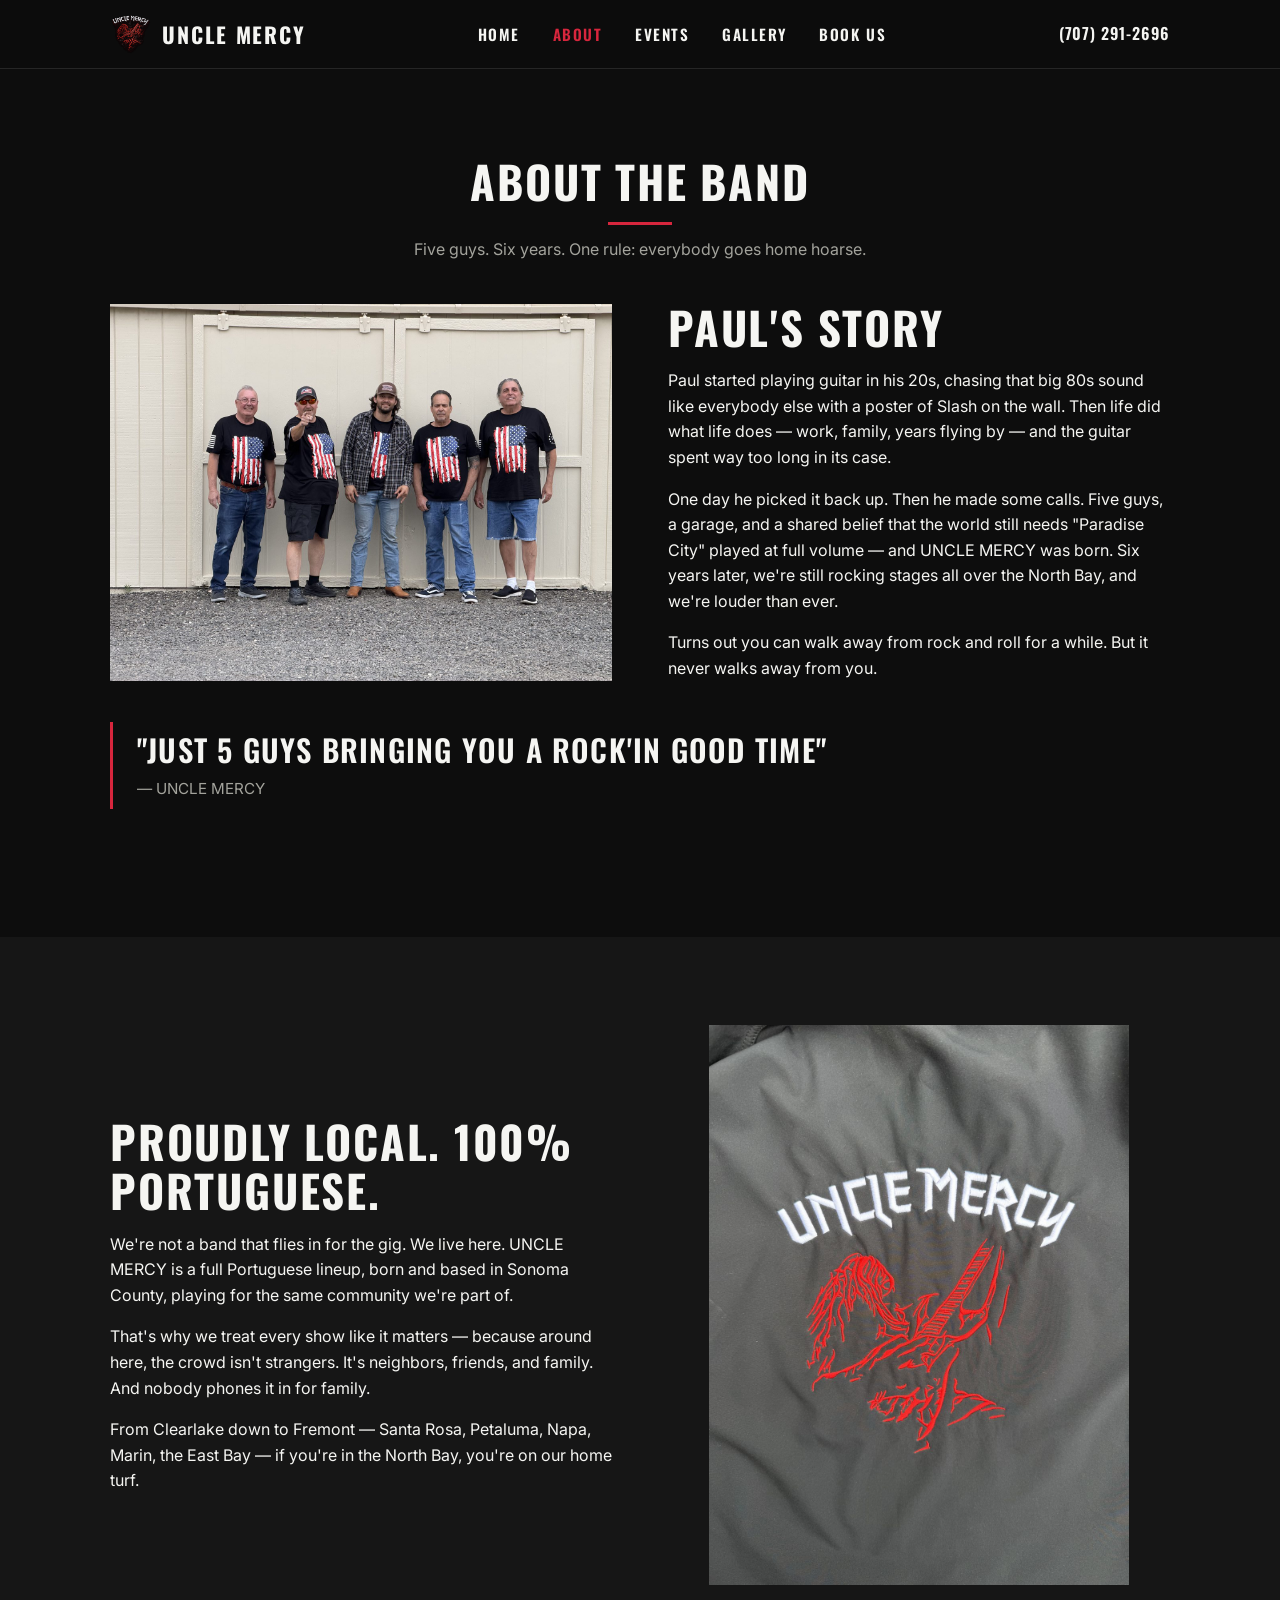
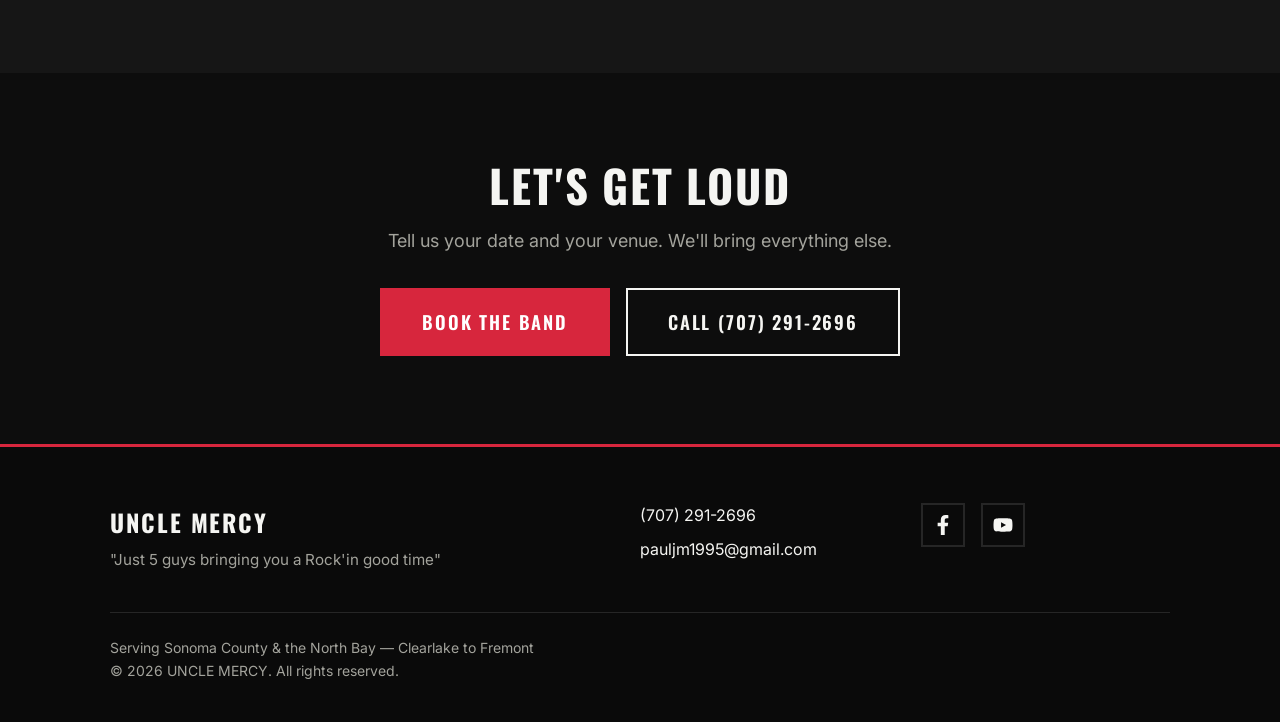
==== about.html @ e0b7f7dd "Build UNCLE MERCY 5-page band website Flat HTML/CSS/JS marketing site for the Sonoma County 80s & 90" ====
<!DOCTYPE html>
<html lang="en">
<head>
  <meta charset="UTF-8">
  <meta name="viewport" content="width=device-width, initial-scale=1.0">
  <title>About UNCLE MERCY | Sonoma County Rock Cover Band</title>
  <meta name="description" content="Meet UNCLE MERCY — a 100% Portuguese, proudly local 5-piece rock cover band from Sonoma County. Six years of 80s &amp; 90s rock and CCR, from Santa Rosa to the North Bay.">
  <meta property="og:title" content="About UNCLE MERCY | Sonoma County Rock Cover Band">
  <meta property="og:description" content="Paul picked the guitar back up, got the band together, and six years later UNCLE MERCY is still rocking stages across the North Bay.">
  <meta property="og:type" content="website">
  <meta property="og:image" content="img/band.jpg">
  <link rel="icon" type="image/svg+xml" href="favicon.svg">
  <link rel="preconnect" href="https://fonts.googleapis.com">
  <link rel="preconnect" href="https://fonts.gstatic.com" crossorigin>
  <link href="https://fonts.googleapis.com/css2?family=Oswald:wght@600;700&family=Inter:wght@400;600&display=swap" rel="stylesheet">
  <link rel="stylesheet" href="styles.css">
</head>
<body>

  <header class="site-header">
    <div class="container header-inner">
      <a class="brand" href="index.html" aria-label="UNCLE MERCY — home">
        <img src="img/logo-small.png" alt="UNCLE MERCY logo" width="42" height="43">
        <span>Uncle Mercy</span>
      </a>
      <nav class="nav" id="site-nav" aria-label="Main navigation">
        <ul>
          <li><a href="index.html">Home</a></li>
          <li><a href="about.html" aria-current="page">About</a></li>
          <li><a href="events.html">Events</a></li>
          <li><a href="gallery.html">Gallery</a></li>
          <li><a href="contact.html">Book Us</a></li>
        </ul>
      </nav>
      <a class="header-phone" href="tel:+17072912696">(707) 291-2696</a>
      <button class="menu-toggle" aria-expanded="false" aria-controls="site-nav" aria-label="Toggle menu">
        <span></span><span></span><span></span>
      </button>
    </div>
  </header>

  <main>

    <section class="section">
      <div class="container">
        <div class="section-head">
          <h2>About the Band</h2>
          <hr class="rule">
          <p>Five guys. Six years. One rule: everybody goes home hoarse.</p>
        </div>
        <div class="split">
          <figure>
            <img src="img/band.jpg" alt="The five members of UNCLE MERCY standing together in matching band shirts" width="1600" height="1200" loading="lazy">
          </figure>
          <div>
            <h2>Paul's Story</h2>
            <p>Paul started playing guitar in his 20s, chasing that big 80s sound like everybody else with a poster of Slash on the wall. Then life did what life does — work, family, years flying by — and the guitar spent way too long in its case.</p>
            <p>One day he picked it back up. Then he made some calls. Five guys, a garage, and a shared belief that the world still needs "Paradise City" played at full volume — and UNCLE MERCY was born. Six years later, we're still rocking stages all over the North Bay, and we're louder than ever.</p>
            <p>Turns out you can walk away from rock and roll for a while. But it never walks away from you.</p>
          </div>
        </div>

        <blockquote class="pull-quote">
          <p>"Just 5 guys bringing you a Rock'in good time"</p>
          <cite>— UNCLE MERCY</cite>
        </blockquote>
      </div>
    </section>

    <section class="section section-alt">
      <div class="container">
        <div class="split split-flip">
          <figure class="portrait">
            <img src="img/logo-embroidery.jpg" alt="UNCLE MERCY logo embroidered on a black band jacket" width="1050" height="1400" loading="lazy">
          </figure>
          <div>
            <h2>Proudly Local. 100% Portuguese.</h2>
            <p>We're not a band that flies in for the gig. We live here. UNCLE MERCY is a full Portuguese lineup, born and based in Sonoma County, playing for the same community we're part of.</p>
            <p>That's why we treat every show like it matters — because around here, the crowd isn't strangers. It's neighbors, friends, and family. And nobody phones it in for family.</p>
            <p>From Clearlake down to Fremont — Santa Rosa, Petaluma, Napa, Marin, the East Bay — if you're in the North Bay, you're on our home turf.</p>
          </div>
        </div>
      </div>
    </section>

    <section class="section cta-final">
      <div class="container">
        <h2>Let's Get Loud</h2>
        <p class="lead">Tell us your date and your venue. We'll bring everything else.</p>
        <div class="btn-row btn-row-center">
          <a class="btn btn-lg" href="contact.html">Book the Band</a>
          <a class="btn btn-outline btn-lg" href="tel:+17072912696">Call (707) 291-2696</a>
        </div>
      </div>
    </section>

  </main>

  <footer class="site-footer">
    <div class="container">
      <div class="footer-grid">
        <div>
          <p class="footer-brand">Uncle Mercy</p>
          <p class="footer-tagline">"Just 5 guys bringing you a Rock'in good time"</p>
        </div>
        <ul class="footer-contact">
          <li><a href="tel:+17072912696">(707) 291-2696</a></li>
          <li><a href="mailto:pauljm1995@gmail.com">pauljm1995@gmail.com</a></li>
        </ul>
        <div class="footer-social">
          <a href="https://www.facebook.com/p/Uncle-Mercy-100066839078854/" target="_blank" rel="noopener" aria-label="UNCLE MERCY on Facebook">
            <svg viewBox="0 0 320 512" aria-hidden="true" focusable="false"><path d="M279.14 288l14.22-92.66h-88.91v-60.13c0-25.35 12.42-50.06 52.24-50.06h40.42V6.26S260.43 0 225.36 0c-73.22 0-121.08 44.38-121.08 124.72v70.62H22.89V288h81.39v224h100.17V288z"/></svg>
          </a>
          <a href="https://www.youtube.com/@UncleMercyOfficial" target="_blank" rel="noopener" aria-label="UNCLE MERCY on YouTube">
            <svg viewBox="0 0 576 512" aria-hidden="true" focusable="false"><path d="M549.655 124.083c-6.281-23.65-24.787-42.276-48.284-48.597C458.781 64 288 64 288 64S117.22 64 74.629 75.486c-23.497 6.322-42.003 24.947-48.284 48.597-11.412 42.867-11.412 132.305-11.412 132.305s0 89.438 11.412 132.305c6.281 23.65 24.787 41.5 48.284 47.821C117.22 448 288 448 288 448s170.78 0 213.371-11.486c23.497-6.321 42.003-24.171 48.284-47.821 11.412-42.867 11.412-132.305 11.412-132.305s0-89.438-11.412-132.305zm-317.51 213.508V175.185l142.739 81.205-142.739 81.201z"/></svg>
          </a>
        </div>
      </div>
      <div class="footer-meta">
        <p>Serving Sonoma County &amp; the North Bay — Clearlake to Fremont</p>
        <p>&copy; 2026 UNCLE MERCY. All rights reserved.</p>
      </div>
    </div>
  </footer>

  <div class="mobile-bar">
    <a href="tel:+17072912696">Call</a>
    <a href="sms:+17072912696">Text</a>
  </div>

  <script src="script.js"></script>
</body>
</html>
---- styles.css ----
/* ==========================================================================
   UNCLE MERCY — site styles
   Palette, type scale, and layout rhythm defined once, used everywhere.
   ========================================================================== */

:root {
  --bg: #0d0d0d;
  --bg-alt: #161616;
  --surface: #1c1c1c;
  --line: #262626;
  --red: #d7263d;
  --red-dark: #b01f31;
  --text: #f5f5f2;
  --muted: #a3a39c;
  --grey-block: #2a2a2a;
  --grey-label: #888;
  --container: 1100px;
  --font-display: "Oswald", "Arial Narrow", sans-serif;
  --font-body: "Inter", "Helvetica Neue", Arial, sans-serif;
  --ease: 150ms ease;
}

* {
  margin: 0;
  padding: 0;
  box-sizing: border-box;
}

html {
  scroll-behavior: smooth;
}

body {
  background: var(--bg);
  color: var(--text);
  font-family: var(--font-body);
  font-size: 1rem;
  line-height: 1.6;
  -webkit-font-smoothing: antialiased;
}

img {
  max-width: 100%;
  display: block;
}

a {
  color: var(--text);
}

::selection {
  background: var(--red);
  color: #fff;
}

/* ------------------------------------------------------------------ type */

h1, h2, h3 {
  font-family: var(--font-display);
  font-weight: 700;
  text-transform: uppercase;
  letter-spacing: 0.04em;
  line-height: 1.1;
}

h1 {
  font-size: clamp(2.5rem, 7vw, 5rem);
}

h2 {
  font-size: clamp(1.8rem, 4.5vw, 2.8rem);
}

h3 {
  font-size: clamp(1.2rem, 3vw, 1.5rem);
  font-weight: 600;
}

p {
  max-width: 65ch;
}

.lead {
  font-size: 1.125rem;
}

.muted {
  color: var(--muted);
}

/* ------------------------------------------------------------- layout */

.container {
  max-width: var(--container);
  margin: 0 auto;
  padding: 0 1.25rem;
}

.section {
  padding: 3rem 0;
}

.section-alt {
  background: var(--bg-alt);
}

.section-head {
  text-align: center;
  margin-bottom: 2.5rem;
}

.section-head p {
  margin: 0.75rem auto 0;
  color: var(--muted);
}

.rule {
  width: 64px;
  height: 3px;
  background: var(--red);
  border: 0;
  margin: 1rem auto 0;
}

.rule-left {
  margin-left: 0;
}

@media (min-width: 768px) {
  .section {
    padding: 5.5rem 0;
  }
}

/* ------------------------------------------------------------- buttons */

.btn {
  display: inline-block;
  background: var(--red);
  color: #fff;
  font-family: var(--font-display);
  font-weight: 600;
  font-size: 1rem;
  text-transform: uppercase;
  letter-spacing: 0.1em;
  text-decoration: none;
  padding: 0.9rem 2rem;
  border: 2px solid var(--red);
  transition: background var(--ease), border-color var(--ease), color var(--ease);
}

.btn:hover,
.btn:focus-visible {
  background: var(--red-dark);
  border-color: var(--red-dark);
}

.btn-outline {
  background: transparent;
  color: var(--text);
  border-color: var(--text);
}

.btn-outline:hover,
.btn-outline:focus-visible {
  background: transparent;
  color: var(--red);
  border-color: var(--red);
}

.btn-lg {
  font-size: 1.15rem;
  padding: 1.1rem 2.5rem;
}

.btn-row {
  display: flex;
  flex-wrap: wrap;
  gap: 1rem;
}

.btn-row-center {
  justify-content: center;
}

a:focus-visible,
button:focus-visible {
  outline: 3px solid var(--red);
  outline-offset: 3px;
}

/* -------------------------------------------------------------- header */

.site-header {
  position: sticky;
  top: 0;
  z-index: 100;
  background: rgba(13, 13, 13, 0.96);
  border-bottom: 1px solid var(--line);
}

.header-inner {
  display: flex;
  align-items: center;
  justify-content: space-between;
  gap: 1rem;
  min-height: 68px;
}

.brand {
  display: flex;
  align-items: center;
  gap: 0.65rem;
  text-decoration: none;
}

.brand img {
  width: 42px;
  height: auto;
}

.brand span {
  font-family: var(--font-display);
  font-weight: 700;
  font-size: 1.35rem;
  text-transform: uppercase;
  letter-spacing: 0.08em;
  white-space: nowrap;
}

.nav {
  display: none;
}

.nav.open {
  display: block;
  position: absolute;
  top: 100%;
  left: 0;
  right: 0;
  background: var(--bg);
  border-bottom: 1px solid var(--line);
}

.nav ul {
  list-style: none;
  display: flex;
  flex-direction: column;
}

.nav a {
  display: block;
  font-family: var(--font-display);
  font-weight: 600;
  text-transform: uppercase;
  letter-spacing: 0.1em;
  text-decoration: none;
  padding: 1rem 1.25rem;
  border-top: 1px solid var(--line);
  transition: color var(--ease);
}

.nav a:hover,
.nav a:focus-visible {
  color: var(--red);
}

.nav a[aria-current="page"] {
  color: var(--red);
}

.header-phone {
  display: none;
  font-family: var(--font-display);
  font-weight: 600;
  letter-spacing: 0.06em;
  text-decoration: none;
  white-space: nowrap;
  transition: color var(--ease);
}

.header-phone:hover,
.header-phone:focus-visible {
  color: var(--red);
}

.menu-toggle {
  display: inline-flex;
  flex-direction: column;
  justify-content: center;
  gap: 5px;
  width: 44px;
  height: 44px;
  padding: 10px;
  background: none;
  border: 0;
  cursor: pointer;
}

.menu-toggle span {
  display: block;
  height: 2px;
  width: 100%;
  background: var(--text);
  transition: transform var(--ease), opacity var(--ease);
}

.menu-toggle[aria-expanded="true"] span:nth-child(1) {
  transform: translateY(7px) rotate(45deg);
}

.menu-toggle[aria-expanded="true"] span:nth-child(2) {
  opacity: 0;
}

.menu-toggle[aria-expanded="true"] span:nth-child(3) {
  transform: translateY(-7px) rotate(-45deg);
}

@media (min-width: 900px) {
  .menu-toggle {
    display: none;
  }

  .nav {
    display: block;
  }

  .nav ul {
    flex-direction: row;
    gap: 0.25rem;
  }

  .nav a {
    padding: 0.5rem 0.9rem;
    border-top: 0;
    font-size: 0.95rem;
  }

  .header-phone {
    display: inline-block;
  }
}

/* ---------------------------------------------------------------- hero */

.hero {
  position: relative;
  display: flex;
  align-items: center;
  justify-content: center;
  text-align: center;
  min-height: 88vh;
  padding: 4rem 0;
  background:
    linear-gradient(rgba(13, 13, 13, 0.78), rgba(13, 13, 13, 0.92) 70%, var(--bg)),
    url("img/band.jpg") center 30% / cover no-repeat;
}

.hero-logo {
  width: min(260px, 60vw);
  height: auto;
  margin: 0 auto 1.5rem;
}

.hero .tagline {
  font-size: clamp(1.1rem, 2.5vw, 1.5rem);
  font-weight: 600;
  margin: 1rem auto 0.5rem;
}

.hero .subhead {
  color: var(--muted);
  text-transform: uppercase;
  letter-spacing: 0.2em;
  font-size: clamp(0.8rem, 1.8vw, 1rem);
  margin: 0 auto 2rem;
}

.hero .btn-row {
  justify-content: center;
}

/* ------------------------------------------------------------ the sound */

.chips {
  list-style: none;
  display: flex;
  flex-wrap: wrap;
  justify-content: center;
  gap: 0.75rem;
  margin-top: 2rem;
}

.chip {
  font-family: var(--font-display);
  font-weight: 600;
  text-transform: uppercase;
  letter-spacing: 0.08em;
  font-size: 1rem;
  padding: 0.5rem 1.1rem;
  border: 2px solid var(--line);
  background: var(--surface);
  white-space: nowrap;
}

/* --------------------------------------------------------------- video */

.video-grid {
  display: grid;
  gap: 1.5rem;
}

.video-frame {
  position: relative;
  width: 100%;
  aspect-ratio: 16 / 9;
  background: var(--grey-block);
}

.video-frame iframe {
  position: absolute;
  inset: 0;
  width: 100%;
  height: 100%;
  border: 0;
}

@media (min-width: 768px) {
  .video-grid {
    grid-template-columns: 1fr 1fr;
  }
}

/* --------------------------------------------------------- event cards */

.card-grid {
  display: grid;
  gap: 1.25rem;
}

.event-card {
  display: block;
  background: var(--surface);
  border-top: 3px solid var(--red);
  padding: 1.75rem 1.5rem;
  text-decoration: none;
  transition: background var(--ease);
}

.event-card:hover,
.event-card:focus-visible {
  background: #222;
}

.event-card h3 {
  margin-bottom: 0.5rem;
}

.event-card p {
  color: var(--muted);
  font-size: 0.95rem;
}

.event-card .more {
  display: inline-block;
  margin-top: 1rem;
  font-family: var(--font-display);
  font-weight: 600;
  text-transform: uppercase;
  letter-spacing: 0.1em;
  font-size: 0.85rem;
  color: var(--red);
}

@media (min-width: 600px) {
  .card-grid {
    grid-template-columns: 1fr 1fr;
  }
}

@media (min-width: 1000px) {
  .card-grid {
    grid-template-columns: repeat(4, 1fr);
  }
}

/* ------------------------------------------------------ facebook banner */

.fb-banner {
  display: block;
  background: var(--red);
  color: #fff;
  text-align: center;
  text-decoration: none;
  padding: 1.75rem 1.25rem;
  font-family: var(--font-display);
  font-weight: 700;
  font-size: clamp(1.1rem, 3vw, 1.6rem);
  text-transform: uppercase;
  letter-spacing: 0.08em;
  transition: background var(--ease);
}

.fb-banner:hover,
.fb-banner:focus-visible {
  background: var(--red-dark);
}

.fb-banner svg {
  width: 1.2em;
  height: 1.2em;
  vertical-align: -0.22em;
  margin-right: 0.5em;
  fill: currentColor;
}

/* ----------------------------------------------------------- why / trio */

.trio {
  display: grid;
  gap: 2rem;
}

.trio h3 {
  margin-bottom: 0.5rem;
}

.trio .num {
  display: block;
  font-family: var(--font-display);
  font-weight: 700;
  font-size: 1rem;
  color: var(--red);
  letter-spacing: 0.2em;
  margin-bottom: 0.75rem;
}

.trio p {
  color: var(--muted);
}

@media (min-width: 768px) {
  .trio {
    grid-template-columns: repeat(3, 1fr);
  }
}

/* --------------------------------------------------------- media splits */

.split {
  display: grid;
  gap: 2rem;
  align-items: center;
}

.split figure img {
  width: 100%;
  height: auto;
}

.split figure.portrait img {
  max-width: 420px;
  margin: 0 auto;
}

.split h2 {
  margin-bottom: 1rem;
}

.split p + p {
  margin-top: 1rem;
}

@media (min-width: 850px) {
  .split {
    grid-template-columns: 1fr 1fr;
    gap: 3.5rem;
  }

  .split-flip figure {
    order: 2;
  }
}

/* ------------------------------------------------------------ pull quote */

.pull-quote {
  border-left: 3px solid var(--red);
  padding: 0.5rem 0 0.5rem 1.5rem;
  margin: 2.5rem 0;
}

.pull-quote p {
  font-family: var(--font-display);
  font-weight: 600;
  font-size: clamp(1.3rem, 3.5vw, 1.9rem);
  text-transform: uppercase;
  letter-spacing: 0.04em;
  line-height: 1.3;
}

.pull-quote cite {
  display: block;
  margin-top: 0.5rem;
  font-family: var(--font-body);
  font-style: normal;
  font-size: 0.95rem;
  color: var(--muted);
}

/* -------------------------------------------------------------- gallery */

.gallery-grid {
  columns: 2;
  column-gap: 1rem;
}

.gallery-grid figure {
  margin: 0 0 1rem;
  break-inside: avoid;
  background: var(--grey-block);
}

.gallery-grid img {
  width: 100%;
  height: auto;
}

.gallery-grid figcaption {
  font-size: 0.85rem;
  color: var(--muted);
  padding: 0.6rem 0.75rem;
  text-transform: uppercase;
  letter-spacing: 0.08em;
  font-family: var(--font-display);
}

@media (min-width: 768px) {
  .gallery-grid {
    columns: 3;
    column-gap: 1.25rem;
  }

  .gallery-grid figure {
    margin-bottom: 1.25rem;
  }
}

/* -------------------------------------------------------------- contact */

.contact-actions {
  display: grid;
  gap: 1rem;
  max-width: 480px;
  margin: 2.5rem auto;
}

.contact-actions .btn {
  text-align: center;
  padding-left: 1rem;
  padding-right: 1rem;
}

.contact-actions .btn-email {
  font-size: clamp(0.85rem, 3.6vw, 1.15rem);
  letter-spacing: 0.06em;
}

.social-row {
  display: flex;
  justify-content: center;
  gap: 1rem;
  flex-wrap: wrap;
}

.social-btn {
  display: inline-flex;
  align-items: center;
  gap: 0.6rem;
  font-family: var(--font-display);
  font-weight: 600;
  text-transform: uppercase;
  letter-spacing: 0.1em;
  font-size: 0.95rem;
  text-decoration: none;
  padding: 0.8rem 1.5rem;
  border: 2px solid var(--line);
  transition: border-color var(--ease), color var(--ease);
}

.social-btn svg {
  width: 1.3em;
  height: 1.3em;
  fill: currentColor;
}

.social-btn:hover,
.social-btn:focus-visible {
  border-color: var(--red);
  color: var(--red);
}

/* ------------------------------------------------------------ final CTA */

.cta-final {
  text-align: center;
}

.cta-final h2 {
  margin-bottom: 1rem;
}

.cta-final p {
  margin: 0 auto 2rem;
  color: var(--muted);
}

/* --------------------------------------------------------------- footer */

.site-footer {
  border-top: 3px solid var(--red);
  background: #0a0a0a;
  padding: 3.5rem 0 2.5rem;
}

.footer-grid {
  display: grid;
  gap: 2rem;
}

.footer-brand {
  font-family: var(--font-display);
  font-weight: 700;
  font-size: 1.5rem;
  text-transform: uppercase;
  letter-spacing: 0.08em;
}

.footer-tagline {
  color: var(--muted);
  margin-top: 0.4rem;
  font-size: 0.95rem;
}

.footer-contact a {
  display: inline-block;
  text-decoration: none;
  color: var(--text);
  transition: color var(--ease);
}

.footer-contact a:hover,
.footer-contact a:focus-visible {
  color: var(--red);
}

.footer-contact li {
  list-style: none;
  margin-bottom: 0.5rem;
}

.footer-social {
  display: flex;
  gap: 1rem;
}

.footer-social a {
  display: inline-flex;
  align-items: center;
  justify-content: center;
  width: 44px;
  height: 44px;
  border: 2px solid var(--line);
  transition: border-color var(--ease), color var(--ease);
  color: var(--text);
}

.footer-social a:hover,
.footer-social a:focus-visible {
  border-color: var(--red);
  color: var(--red);
}

.footer-social svg {
  width: 20px;
  height: 20px;
  fill: currentColor;
}

.footer-meta {
  margin-top: 2.5rem;
  padding-top: 1.5rem;
  border-top: 1px solid var(--line);
  color: var(--muted);
  font-size: 0.875rem;
}

.footer-meta p {
  max-width: none;
}

@media (min-width: 768px) {
  .footer-grid {
    grid-template-columns: 2fr 1fr 1fr;
  }
}

/* ------------------------------------------------------ sticky mobile bar */

.mobile-bar {
  position: fixed;
  bottom: 0;
  left: 0;
  right: 0;
  z-index: 100;
  display: grid;
  grid-template-columns: 1fr 1fr;
}

.mobile-bar a {
  display: block;
  background: var(--red);
  color: #fff;
  text-align: center;
  text-decoration: none;
  font-family: var(--font-display);
  font-weight: 700;
  text-transform: uppercase;
  letter-spacing: 0.15em;
  padding: 1rem 0.5rem;
  transition: background var(--ease);
}

.mobile-bar a + a {
  border-left: 1px solid rgba(255, 255, 255, 0.25);
}

.mobile-bar a:hover,
.mobile-bar a:focus-visible {
  background: var(--red-dark);
}

@media (max-width: 767px) {
  body {
    padding-bottom: 56px;
  }
}

@media (min-width: 768px) {
  .mobile-bar {
    display: none;
  }
}
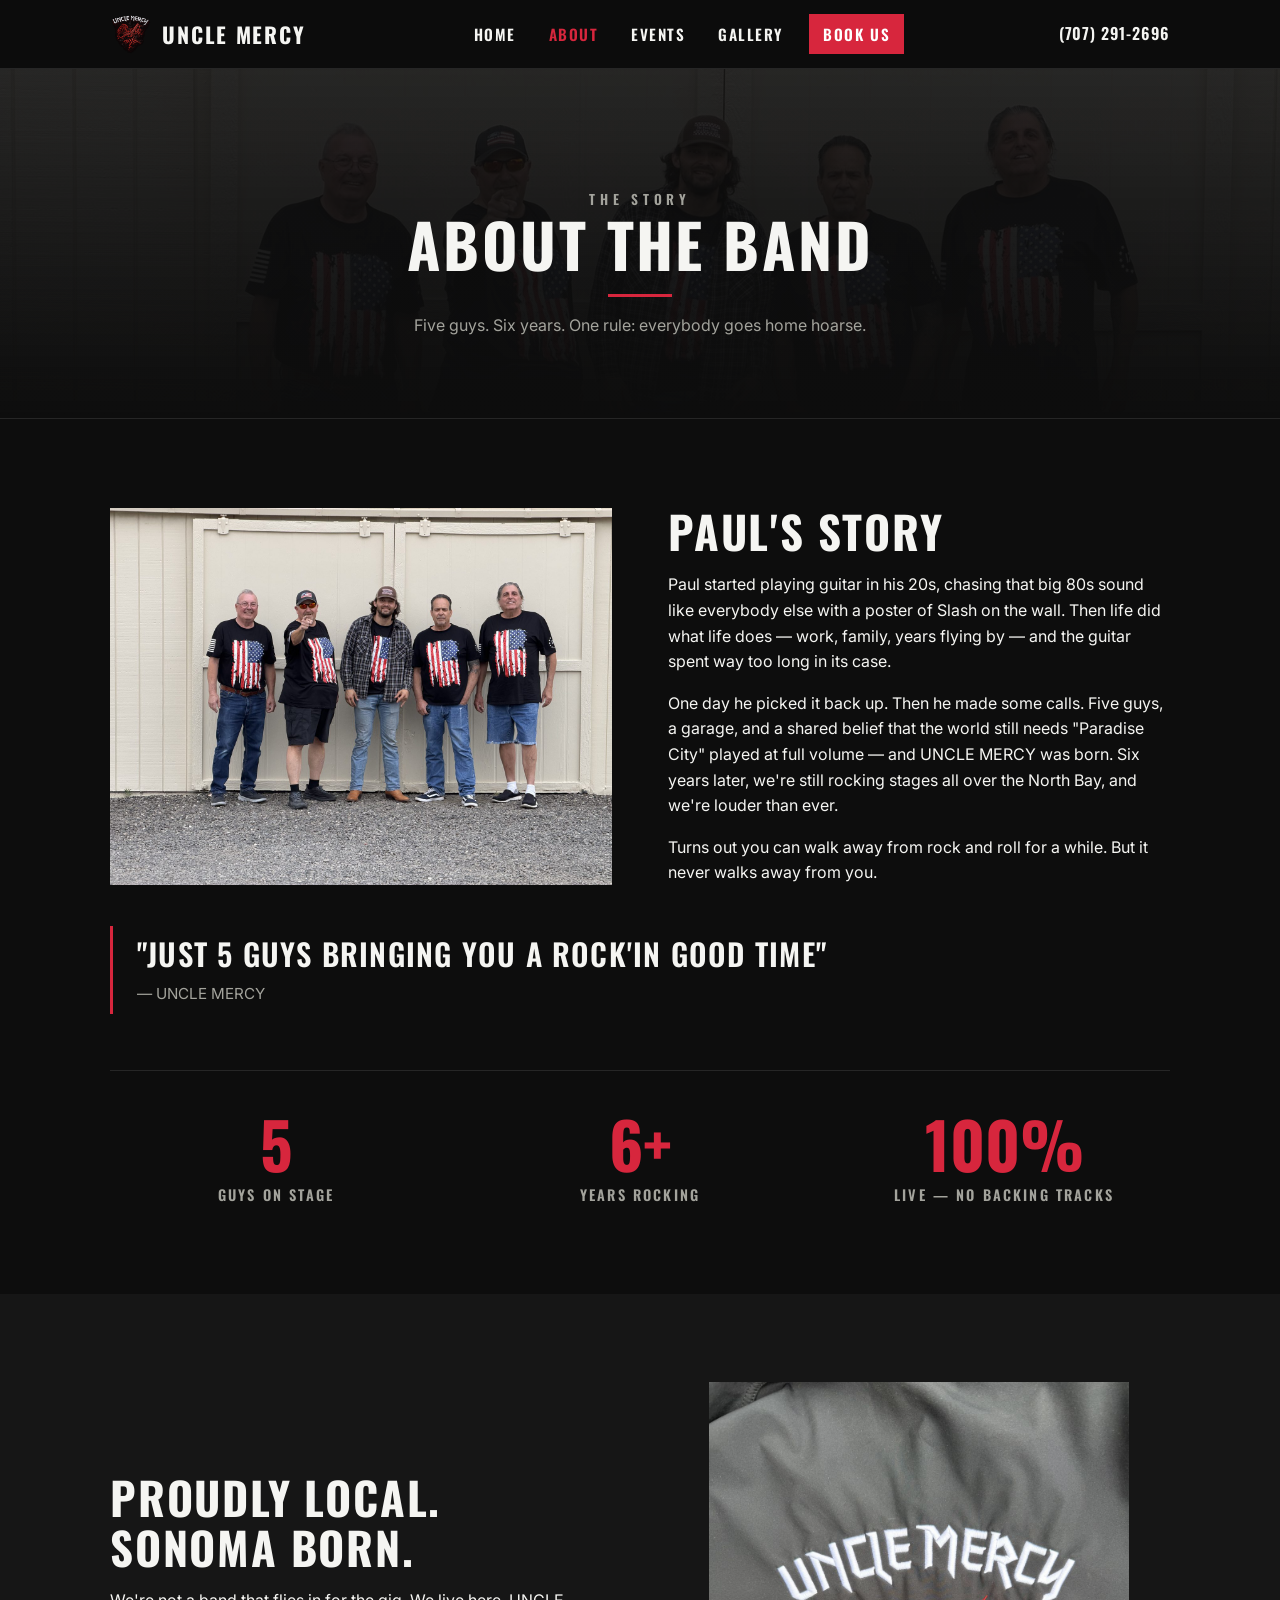
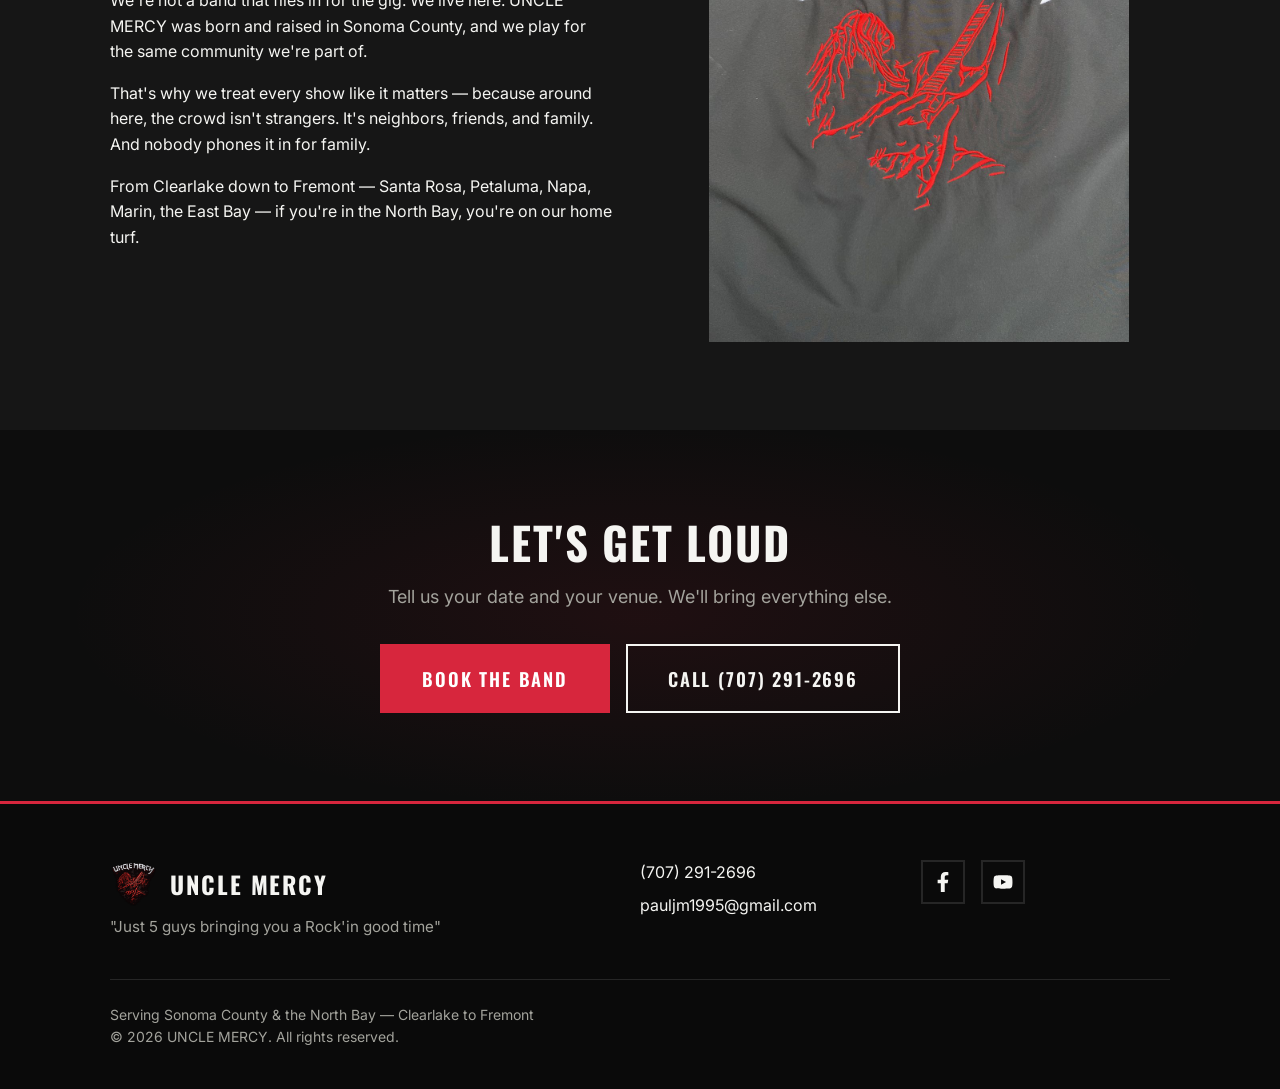
==== commit 993aaebe: "Remove Portuguese references and add site-wide design enhancements Replace the Portuguese angle with" ====
--- a/about.html
+++ b/about.html
@@ -4,11 +4,14 @@
   <meta charset="UTF-8">
   <meta name="viewport" content="width=device-width, initial-scale=1.0">
   <title>About UNCLE MERCY | Sonoma County Rock Cover Band</title>
-  <meta name="description" content="Meet UNCLE MERCY — a 100% Portuguese, proudly local 5-piece rock cover band from Sonoma County. Six years of 80s &amp; 90s rock and CCR, from Santa Rosa to the North Bay.">
+  <meta name="description" content="Meet UNCLE MERCY — a proudly local 5-piece rock cover band from Sonoma County. Six years of 80s &amp; 90s rock and CCR, from Santa Rosa to the North Bay.">
   <meta property="og:title" content="About UNCLE MERCY | Sonoma County Rock Cover Band">
   <meta property="og:description" content="Paul picked the guitar back up, got the band together, and six years later UNCLE MERCY is still rocking stages across the North Bay.">
   <meta property="og:type" content="website">
-  <meta property="og:image" content="img/band.jpg">
+  <meta property="og:url" content="https://mathias1-creator.github.io/Uncle-Mercy-/about.html">
+  <meta property="og:image" content="https://mathias1-creator.github.io/Uncle-Mercy-/img/band.jpg">
+  <meta name="theme-color" content="#0d0d0d">
+  <link rel="canonical" href="https://mathias1-creator.github.io/Uncle-Mercy-/about.html">
   <link rel="icon" type="image/svg+xml" href="favicon.svg">
   <link rel="preconnect" href="https://fonts.googleapis.com">
   <link rel="preconnect" href="https://fonts.gstatic.com" crossorigin>
@@ -29,7 +32,7 @@
           <li><a href="about.html" aria-current="page">About</a></li>
           <li><a href="events.html">Events</a></li>
           <li><a href="gallery.html">Gallery</a></li>
-          <li><a href="contact.html">Book Us</a></li>
+          <li><a class="nav-cta" href="contact.html">Book Us</a></li>
         </ul>
       </nav>
       <a class="header-phone" href="tel:+17072912696">(707) 291-2696</a>
@@ -41,13 +44,17 @@
 
   <main>
 
+    <section class="page-hero">
+      <div class="container">
+        <p class="kicker">The Story</p>
+        <h1>About the Band</h1>
+        <hr class="rule">
+        <p>Five guys. Six years. One rule: everybody goes home hoarse.</p>
+      </div>
+    </section>
+
     <section class="section">
       <div class="container">
-        <div class="section-head">
-          <h2>About the Band</h2>
-          <hr class="rule">
-          <p>Five guys. Six years. One rule: everybody goes home hoarse.</p>
-        </div>
         <div class="split">
           <figure>
             <img src="img/band.jpg" alt="The five members of UNCLE MERCY standing together in matching band shirts" width="1600" height="1200" loading="lazy">
@@ -64,6 +71,21 @@
           <p>"Just 5 guys bringing you a Rock'in good time"</p>
           <cite>— UNCLE MERCY</cite>
         </blockquote>
+
+        <div class="stats">
+          <div>
+            <span class="stat-num">5</span>
+            <span class="stat-label">Guys on stage</span>
+          </div>
+          <div>
+            <span class="stat-num">6+</span>
+            <span class="stat-label">Years rocking</span>
+          </div>
+          <div>
+            <span class="stat-num">100%</span>
+            <span class="stat-label">Live — no backing tracks</span>
+          </div>
+        </div>
       </div>
     </section>
 
@@ -74,8 +96,8 @@
             <img src="img/logo-embroidery.jpg" alt="UNCLE MERCY logo embroidered on a black band jacket" width="1050" height="1400" loading="lazy">
           </figure>
           <div>
-            <h2>Proudly Local. 100% Portuguese.</h2>
-            <p>We're not a band that flies in for the gig. We live here. UNCLE MERCY is a full Portuguese lineup, born and based in Sonoma County, playing for the same community we're part of.</p>
+            <h2>Proudly Local. Sonoma Born.</h2>
+            <p>We're not a band that flies in for the gig. We live here. UNCLE MERCY was born and raised in Sonoma County, and we play for the same community we're part of.</p>
             <p>That's why we treat every show like it matters — because around here, the crowd isn't strangers. It's neighbors, friends, and family. And nobody phones it in for family.</p>
             <p>From Clearlake down to Fremont — Santa Rosa, Petaluma, Napa, Marin, the East Bay — if you're in the North Bay, you're on our home turf.</p>
           </div>
@@ -100,7 +122,7 @@
     <div class="container">
       <div class="footer-grid">
         <div>
-          <p class="footer-brand">Uncle Mercy</p>
+          <p class="footer-brand"><img src="img/logo-small.png" alt="" width="48" height="49">Uncle Mercy</p>
           <p class="footer-tagline">"Just 5 guys bringing you a Rock'in good time"</p>
         </div>
         <ul class="footer-contact">
--- a/styles.css
+++ b/styles.css
@@ -114,6 +114,20 @@
   color: var(--muted);
 }
 
+.kicker {
+  font-family: var(--font-display);
+  font-weight: 600;
+  font-size: 0.85rem;
+  text-transform: uppercase;
+  letter-spacing: 0.35em;
+  color: var(--red);
+  margin-bottom: 0.75rem;
+}
+
+.section-head .kicker {
+  margin: 0 auto 0.75rem;
+}
+
 .rule {
   width: 64px;
   height: 3px;
@@ -146,13 +160,16 @@
   text-decoration: none;
   padding: 0.9rem 2rem;
   border: 2px solid var(--red);
-  transition: background var(--ease), border-color var(--ease), color var(--ease);
+  transition: background var(--ease), border-color var(--ease), color var(--ease),
+    transform var(--ease), box-shadow var(--ease);
 }
 
 .btn:hover,
 .btn:focus-visible {
   background: var(--red-dark);
   border-color: var(--red-dark);
+  transform: translateY(-2px);
+  box-shadow: 0 8px 24px rgba(215, 38, 61, 0.3);
 }
 
 .btn-outline {
@@ -166,6 +183,7 @@
   background: transparent;
   color: var(--red);
   border-color: var(--red);
+  box-shadow: 0 8px 24px rgba(0, 0, 0, 0.4);
 }
 
 .btn-lg {
@@ -197,6 +215,11 @@
   z-index: 100;
   background: rgba(13, 13, 13, 0.96);
   border-bottom: 1px solid var(--line);
+  transition: box-shadow var(--ease);
+}
+
+.site-header.scrolled {
+  box-shadow: 0 6px 24px rgba(0, 0, 0, 0.6);
 }
 
 .header-inner {
@@ -337,6 +360,20 @@
     font-size: 0.95rem;
   }
 
+  .nav a.nav-cta {
+    background: var(--red);
+    color: #fff;
+    margin-left: 0.5rem;
+    transition: background var(--ease);
+  }
+
+  .nav a.nav-cta:hover,
+  .nav a.nav-cta:focus-visible,
+  .nav a.nav-cta[aria-current="page"] {
+    background: var(--red-dark);
+    color: #fff;
+  }
+
   .header-phone {
     display: inline-block;
   }
@@ -357,10 +394,27 @@
     url("img/band.jpg") center 30% / cover no-repeat;
 }
 
+.hero::before {
+  content: "";
+  position: absolute;
+  inset: 0;
+  background: radial-gradient(ellipse 70% 55% at 50% 35%, rgba(215, 38, 61, 0.16), transparent 70%);
+  pointer-events: none;
+}
+
+.hero .container {
+  position: relative;
+}
+
 .hero-logo {
-  width: min(260px, 60vw);
+  width: min(280px, 62vw);
   height: auto;
   margin: 0 auto 1.5rem;
+  filter: drop-shadow(0 0 32px rgba(215, 38, 61, 0.35));
+}
+
+.hero h1 {
+  text-shadow: 0 4px 24px rgba(0, 0, 0, 0.8);
 }
 
 .hero .tagline {
@@ -379,6 +433,76 @@
 
 .hero .btn-row {
   justify-content: center;
+}
+
+/* -------------------------------------------------------------- marquee */
+
+.marquee {
+  overflow: hidden;
+  background: var(--red);
+  padding: 0.85rem 0;
+}
+
+.marquee-track {
+  display: flex;
+  width: max-content;
+  white-space: nowrap;
+  animation: marquee 30s linear infinite;
+}
+
+.marquee span {
+  font-family: var(--font-display);
+  font-weight: 700;
+  font-size: 1.05rem;
+  text-transform: uppercase;
+  letter-spacing: 0.18em;
+  color: #fff;
+}
+
+.marquee span::after {
+  content: "///";
+  margin: 0 1.75rem;
+  color: rgba(13, 13, 13, 0.55);
+  letter-spacing: 0;
+}
+
+@keyframes marquee {
+  to {
+    transform: translateX(-50%);
+  }
+}
+
+@media (prefers-reduced-motion: reduce) {
+  .marquee-track {
+    animation: none;
+  }
+}
+
+/* ------------------------------------------------------- page hero */
+
+.page-hero {
+  text-align: center;
+  padding: 4.5rem 0 3.5rem;
+  background:
+    linear-gradient(rgba(13, 13, 13, 0.88), var(--bg)),
+    url("img/band.jpg") center 25% / cover no-repeat;
+  border-bottom: 1px solid var(--line);
+}
+
+.page-hero h1 {
+  font-size: clamp(2.2rem, 6vw, 3.8rem);
+}
+
+.page-hero p {
+  color: var(--muted);
+  margin: 1rem auto 0;
+  max-width: 60ch;
+}
+
+@media (min-width: 768px) {
+  .page-hero {
+    padding: 6.5rem 0 5rem;
+  }
 }
 
 /* ------------------------------------------------------------ the sound */
@@ -402,6 +526,12 @@
   border: 2px solid var(--line);
   background: var(--surface);
   white-space: nowrap;
+  transition: border-color var(--ease), transform var(--ease);
+}
+
+.chip:hover {
+  border-color: var(--red);
+  transform: translateY(-2px);
 }
 
 /* --------------------------------------------------------------- video */
@@ -416,6 +546,8 @@
   width: 100%;
   aspect-ratio: 16 / 9;
   background: var(--grey-block);
+  border: 1px solid var(--line);
+  border-top: 3px solid var(--red);
 }
 
 .video-frame iframe {
@@ -445,12 +577,23 @@
   border-top: 3px solid var(--red);
   padding: 1.75rem 1.5rem;
   text-decoration: none;
-  transition: background var(--ease);
+  transition: background var(--ease), transform var(--ease), box-shadow var(--ease);
 }
 
 .event-card:hover,
 .event-card:focus-visible {
   background: #222;
+  transform: translateY(-4px);
+  box-shadow: 0 12px 32px rgba(0, 0, 0, 0.45);
+}
+
+.event-card:hover h3,
+.event-card:focus-visible h3 {
+  color: var(--red);
+}
+
+.event-card h3 {
+  transition: color var(--ease);
 }
 
 .event-card h3 {
@@ -522,6 +665,11 @@
   gap: 2rem;
 }
 
+.trio > div {
+  border-top: 1px solid var(--line);
+  padding-top: 1.5rem;
+}
+
 .trio h3 {
   margin-bottom: 0.5rem;
 }
@@ -580,6 +728,43 @@
 
   .split-flip figure {
     order: 2;
+  }
+}
+
+/* ---------------------------------------------------------------- stats */
+
+.stats {
+  display: grid;
+  gap: 2rem;
+  text-align: center;
+  margin-top: 3.5rem;
+  padding-top: 2.5rem;
+  border-top: 1px solid var(--line);
+}
+
+.stats .stat-num {
+  display: block;
+  font-family: var(--font-display);
+  font-weight: 700;
+  font-size: clamp(2.5rem, 6vw, 4rem);
+  color: var(--red);
+  line-height: 1;
+}
+
+.stats .stat-label {
+  display: block;
+  margin-top: 0.5rem;
+  font-family: var(--font-display);
+  font-weight: 600;
+  text-transform: uppercase;
+  letter-spacing: 0.15em;
+  font-size: 0.9rem;
+  color: var(--muted);
+}
+
+@media (min-width: 600px) {
+  .stats {
+    grid-template-columns: repeat(3, 1fr);
   }
 }
 
@@ -620,11 +805,18 @@
   margin: 0 0 1rem;
   break-inside: avoid;
   background: var(--grey-block);
+  overflow: hidden;
 }
 
 .gallery-grid img {
   width: 100%;
   height: auto;
+  cursor: zoom-in;
+  transition: transform 400ms ease;
+}
+
+.gallery-grid figure:hover img {
+  transform: scale(1.04);
 }
 
 .gallery-grid figcaption {
@@ -647,7 +839,86 @@
   }
 }
 
+/* ------------------------------------------------------------- lightbox */
+
+.lightbox {
+  position: fixed;
+  inset: 0;
+  z-index: 200;
+  display: flex;
+  flex-direction: column;
+  align-items: center;
+  justify-content: center;
+  gap: 1rem;
+  padding: 1.5rem;
+  background: rgba(10, 10, 10, 0.94);
+}
+
+.lightbox img {
+  max-width: min(92vw, 1100px);
+  max-height: 82vh;
+  width: auto;
+  height: auto;
+  border: 1px solid var(--line);
+}
+
+.lightbox figcaption {
+  font-family: var(--font-display);
+  font-weight: 600;
+  text-transform: uppercase;
+  letter-spacing: 0.12em;
+  font-size: 0.9rem;
+  color: var(--muted);
+  text-align: center;
+}
+
+.lightbox-close {
+  position: absolute;
+  top: 1rem;
+  right: 1rem;
+  width: 48px;
+  height: 48px;
+  background: none;
+  border: 2px solid var(--line);
+  color: var(--text);
+  font-size: 1.4rem;
+  line-height: 1;
+  cursor: pointer;
+  transition: border-color var(--ease), color var(--ease);
+}
+
+.lightbox-close:hover,
+.lightbox-close:focus-visible {
+  border-color: var(--red);
+  color: var(--red);
+}
+
 /* -------------------------------------------------------------- contact */
+
+.phone-xl {
+  display: block;
+  text-align: center;
+  font-family: var(--font-display);
+  font-weight: 700;
+  font-size: clamp(2.2rem, 8vw, 4.5rem);
+  letter-spacing: 0.04em;
+  text-decoration: none;
+  color: var(--text);
+  margin: 2.5rem auto 0.5rem;
+  transition: color var(--ease);
+}
+
+.phone-xl:hover,
+.phone-xl:focus-visible {
+  color: var(--red);
+}
+
+.phone-xl-sub {
+  text-align: center;
+  color: var(--muted);
+  font-size: 0.95rem;
+  max-width: none;
+}
 
 .contact-actions {
   display: grid;
@@ -705,6 +976,7 @@
 
 .cta-final {
   text-align: center;
+  background-image: radial-gradient(ellipse 60% 70% at 50% 50%, rgba(215, 38, 61, 0.09), transparent 75%);
 }
 
 .cta-final h2 {
@@ -730,11 +1002,19 @@
 }
 
 .footer-brand {
+  display: flex;
+  align-items: center;
+  gap: 0.75rem;
   font-family: var(--font-display);
   font-weight: 700;
   font-size: 1.5rem;
   text-transform: uppercase;
   letter-spacing: 0.08em;
+}
+
+.footer-brand img {
+  width: 48px;
+  height: auto;
 }
 
 .footer-tagline {
@@ -852,3 +1132,32 @@
     display: none;
   }
 }
+
+/* ------------------------------------------------------- scroll reveal */
+
+.reveal {
+  opacity: 0;
+  transform: translateY(24px);
+  transition: opacity 600ms ease, transform 600ms ease;
+}
+
+.reveal.visible {
+  opacity: 1;
+  transform: none;
+}
+
+@media (prefers-reduced-motion: reduce) {
+  .reveal {
+    opacity: 1;
+    transform: none;
+    transition: none;
+  }
+
+  .btn:hover,
+  .btn:focus-visible,
+  .chip:hover,
+  .event-card:hover,
+  .event-card:focus-visible {
+    transform: none;
+  }
+}
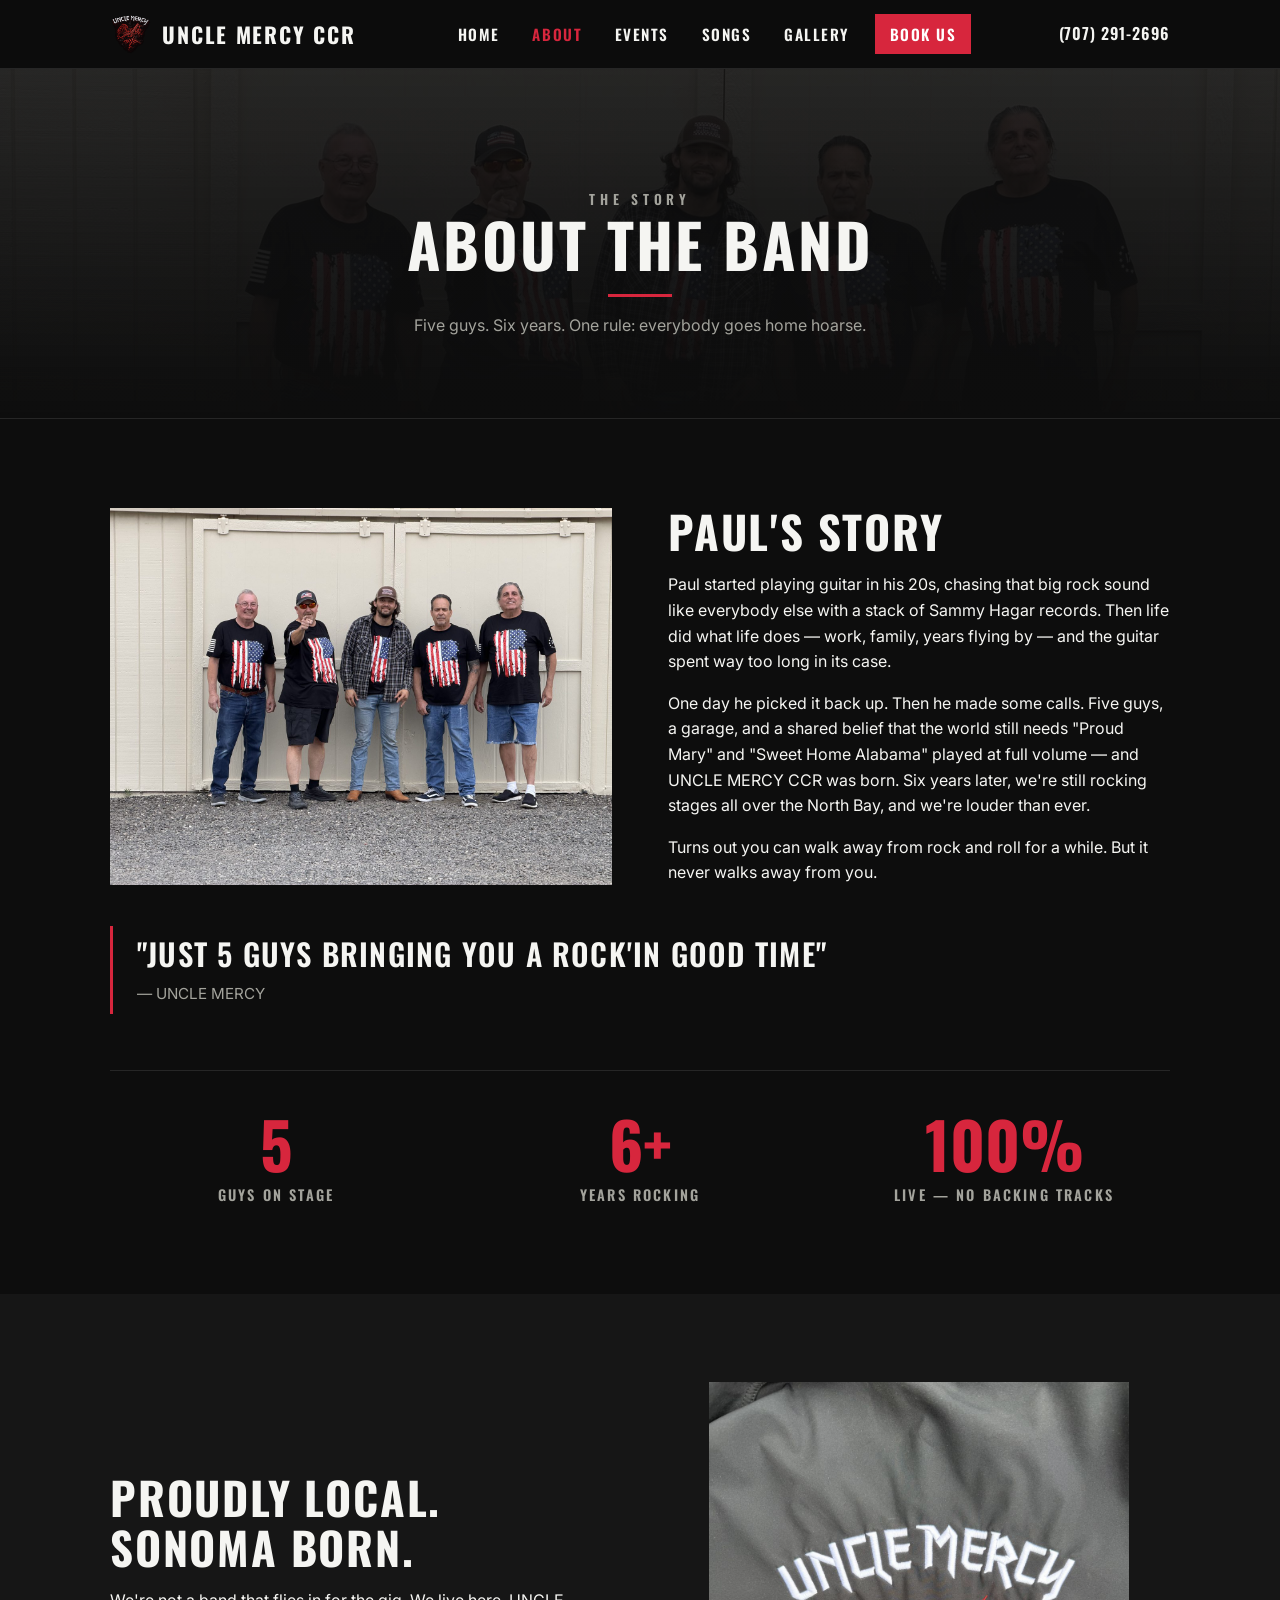
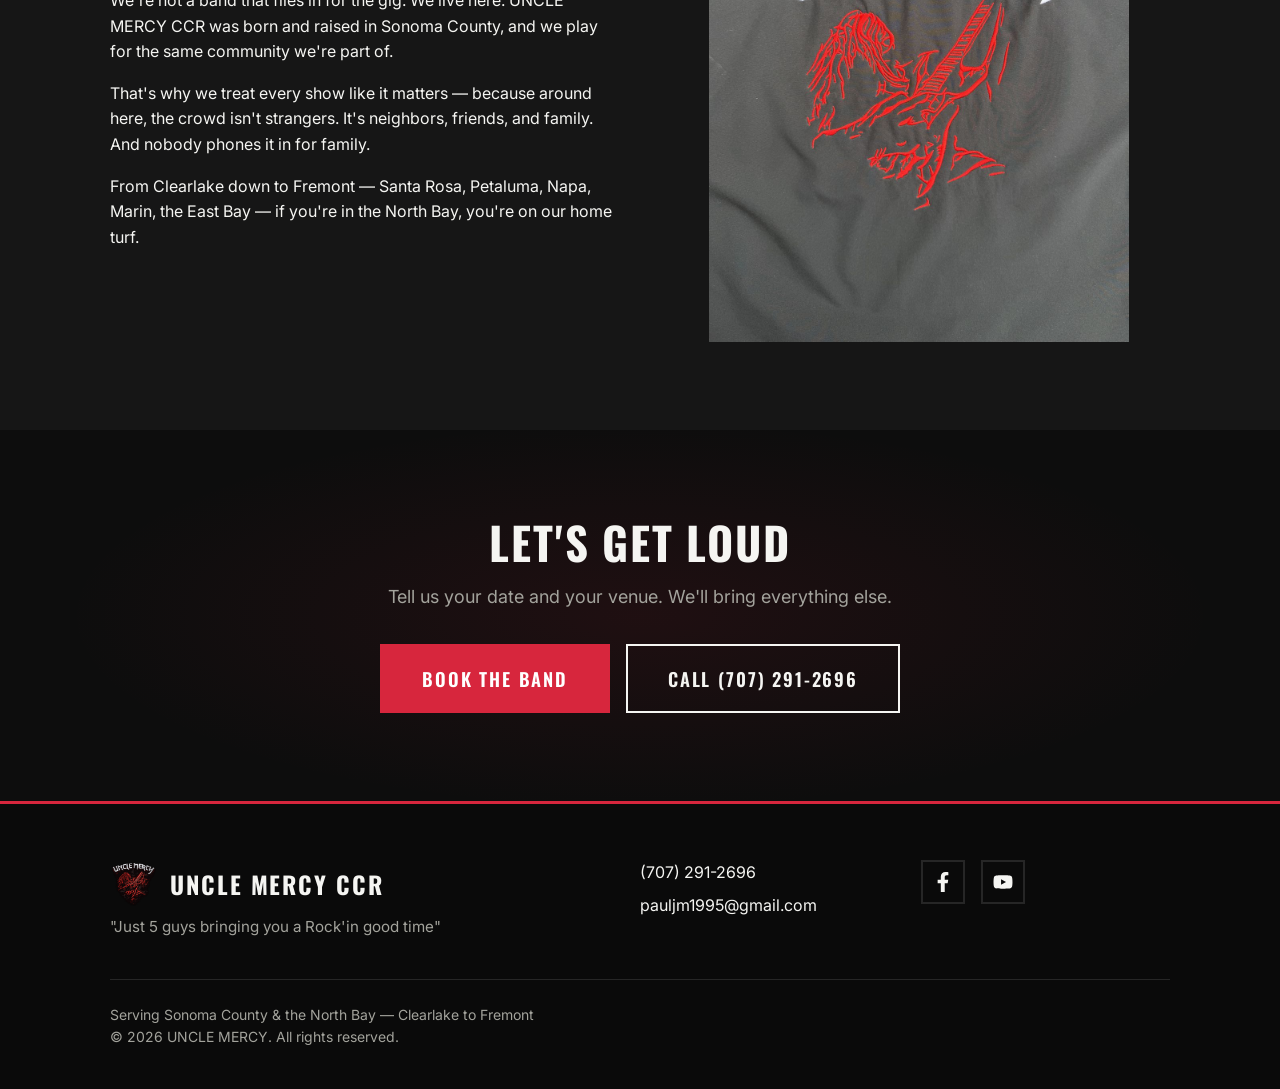
==== commit c947feb9: "Swap Guns N' Roses and Journey for Sammy Hagar and Lynyrd Skynyrd Customer-requested artist changes " ====
--- a/about.html
+++ b/about.html
@@ -3,10 +3,10 @@
 <head>
   <meta charset="UTF-8">
   <meta name="viewport" content="width=device-width, initial-scale=1.0">
-  <title>About UNCLE MERCY | Sonoma County Rock Cover Band</title>
-  <meta name="description" content="Meet UNCLE MERCY — a proudly local 5-piece rock cover band from Sonoma County. Six years of 80s &amp; 90s rock and CCR, from Santa Rosa to the North Bay.">
-  <meta property="og:title" content="About UNCLE MERCY | Sonoma County Rock Cover Band">
-  <meta property="og:description" content="Paul picked the guitar back up, got the band together, and six years later UNCLE MERCY is still rocking stages across the North Bay.">
+  <title>About UNCLE MERCY CCR | Sonoma County CCR Cover Band</title>
+  <meta name="description" content="Meet UNCLE MERCY CCR — a proudly local 5-piece Creedence Clearwater Revival cover band from Sonoma County. Six years of CCR and 80s &amp; 90s rock, from Santa Rosa to the North Bay.">
+  <meta property="og:title" content="About UNCLE MERCY CCR | Sonoma County CCR Cover Band">
+  <meta property="og:description" content="Paul picked the guitar back up, got the band together, and six years later UNCLE MERCY CCR is still rocking stages across the North Bay.">
   <meta property="og:type" content="website">
   <meta property="og:url" content="https://mathias1-creator.github.io/Uncle-Mercy-/about.html">
   <meta property="og:image" content="https://mathias1-creator.github.io/Uncle-Mercy-/img/band.jpg">
@@ -22,15 +22,16 @@
 
   <header class="site-header">
     <div class="container header-inner">
-      <a class="brand" href="index.html" aria-label="UNCLE MERCY — home">
-        <img src="img/logo-small.png" alt="UNCLE MERCY logo" width="42" height="43">
-        <span>Uncle Mercy</span>
+      <a class="brand" href="index.html" aria-label="UNCLE MERCY CCR — home">
+        <img src="img/logo-small.png" alt="UNCLE MERCY CCR logo" width="42" height="43">
+        <span>Uncle Mercy CCR</span>
       </a>
       <nav class="nav" id="site-nav" aria-label="Main navigation">
         <ul>
           <li><a href="index.html">Home</a></li>
           <li><a href="about.html" aria-current="page">About</a></li>
           <li><a href="events.html">Events</a></li>
+          <li><a href="songs.html">Songs</a></li>
           <li><a href="gallery.html">Gallery</a></li>
           <li><a class="nav-cta" href="contact.html">Book Us</a></li>
         </ul>
@@ -61,8 +62,8 @@
           </figure>
           <div>
             <h2>Paul's Story</h2>
-            <p>Paul started playing guitar in his 20s, chasing that big 80s sound like everybody else with a poster of Slash on the wall. Then life did what life does — work, family, years flying by — and the guitar spent way too long in its case.</p>
-            <p>One day he picked it back up. Then he made some calls. Five guys, a garage, and a shared belief that the world still needs "Paradise City" played at full volume — and UNCLE MERCY was born. Six years later, we're still rocking stages all over the North Bay, and we're louder than ever.</p>
+            <p>Paul started playing guitar in his 20s, chasing that big rock sound like everybody else with a stack of Sammy Hagar records. Then life did what life does — work, family, years flying by — and the guitar spent way too long in its case.</p>
+            <p>One day he picked it back up. Then he made some calls. Five guys, a garage, and a shared belief that the world still needs "Proud Mary" and "Sweet Home Alabama" played at full volume — and UNCLE MERCY CCR was born. Six years later, we're still rocking stages all over the North Bay, and we're louder than ever.</p>
             <p>Turns out you can walk away from rock and roll for a while. But it never walks away from you.</p>
           </div>
         </div>
@@ -97,7 +98,7 @@
           </figure>
           <div>
             <h2>Proudly Local. Sonoma Born.</h2>
-            <p>We're not a band that flies in for the gig. We live here. UNCLE MERCY was born and raised in Sonoma County, and we play for the same community we're part of.</p>
+            <p>We're not a band that flies in for the gig. We live here. UNCLE MERCY CCR was born and raised in Sonoma County, and we play for the same community we're part of.</p>
             <p>That's why we treat every show like it matters — because around here, the crowd isn't strangers. It's neighbors, friends, and family. And nobody phones it in for family.</p>
             <p>From Clearlake down to Fremont — Santa Rosa, Petaluma, Napa, Marin, the East Bay — if you're in the North Bay, you're on our home turf.</p>
           </div>
@@ -122,7 +123,7 @@
     <div class="container">
       <div class="footer-grid">
         <div>
-          <p class="footer-brand"><img src="img/logo-small.png" alt="" width="48" height="49">Uncle Mercy</p>
+          <p class="footer-brand"><img src="img/logo-small.png" alt="" width="48" height="49">Uncle Mercy CCR</p>
           <p class="footer-tagline">"Just 5 guys bringing you a Rock'in good time"</p>
         </div>
         <ul class="footer-contact">
--- a/styles.css
+++ b/styles.css
@@ -340,7 +340,7 @@
   transform: translateY(-7px) rotate(-45deg);
 }
 
-@media (min-width: 900px) {
+@media (min-width: 1000px) {
   .menu-toggle {
     display: none;
   }
@@ -373,7 +373,9 @@
     background: var(--red-dark);
     color: #fff;
   }
-
+}
+
+@media (min-width: 1100px) {
   .header-phone {
     display: inline-block;
   }
@@ -438,6 +440,9 @@
 /* -------------------------------------------------------------- marquee */
 
 .marquee {
+  /* The inline display:none keeps the raw text from flashing before this
+     stylesheet loads; once styled, this wins. */
+  display: block !important;
   overflow: hidden;
   background: var(--red);
   padding: 0.85rem 0;
@@ -837,6 +842,88 @@
   .gallery-grid figure {
     margin-bottom: 1.25rem;
   }
+}
+
+/* ---------------------------------------------------- what we provide */
+
+.provide-grid {
+  display: grid;
+  gap: 1.25rem;
+}
+
+.provide-card {
+  background: var(--surface);
+  border-top: 3px solid var(--red);
+  padding: 1.75rem 1.5rem;
+}
+
+.provide-card h3 {
+  margin-bottom: 0.5rem;
+}
+
+.provide-card p {
+  color: var(--muted);
+  font-size: 0.95rem;
+}
+
+@media (min-width: 600px) {
+  .provide-grid {
+    grid-template-columns: 1fr 1fr;
+  }
+}
+
+@media (min-width: 1000px) {
+  .provide-grid {
+    grid-template-columns: repeat(4, 1fr);
+  }
+}
+
+/* ------------------------------------------------------------ song list */
+
+.songlist {
+  list-style: none;
+  max-width: 720px;
+  margin: 0 auto;
+}
+
+.songlist li {
+  display: flex;
+  align-items: baseline;
+  justify-content: space-between;
+  gap: 1rem;
+  padding: 1.1rem 0;
+  border-bottom: 1px solid var(--line);
+}
+
+.songlist .song {
+  font-family: var(--font-display);
+  font-weight: 600;
+  text-transform: uppercase;
+  letter-spacing: 0.05em;
+  font-size: clamp(1.05rem, 2.5vw, 1.4rem);
+}
+
+.songlist .artist {
+  color: var(--muted);
+  font-size: 0.9rem;
+  white-space: nowrap;
+}
+
+.songlist-note {
+  text-align: center;
+  color: var(--muted);
+  max-width: none;
+  margin-top: 2rem;
+}
+
+.tally-embed-wrap {
+  max-width: 700px;
+  margin: 0 auto;
+}
+
+.tally-embed-wrap iframe {
+  width: 100%;
+  border: 0;
 }
 
 /* ------------------------------------------------------------- lightbox */
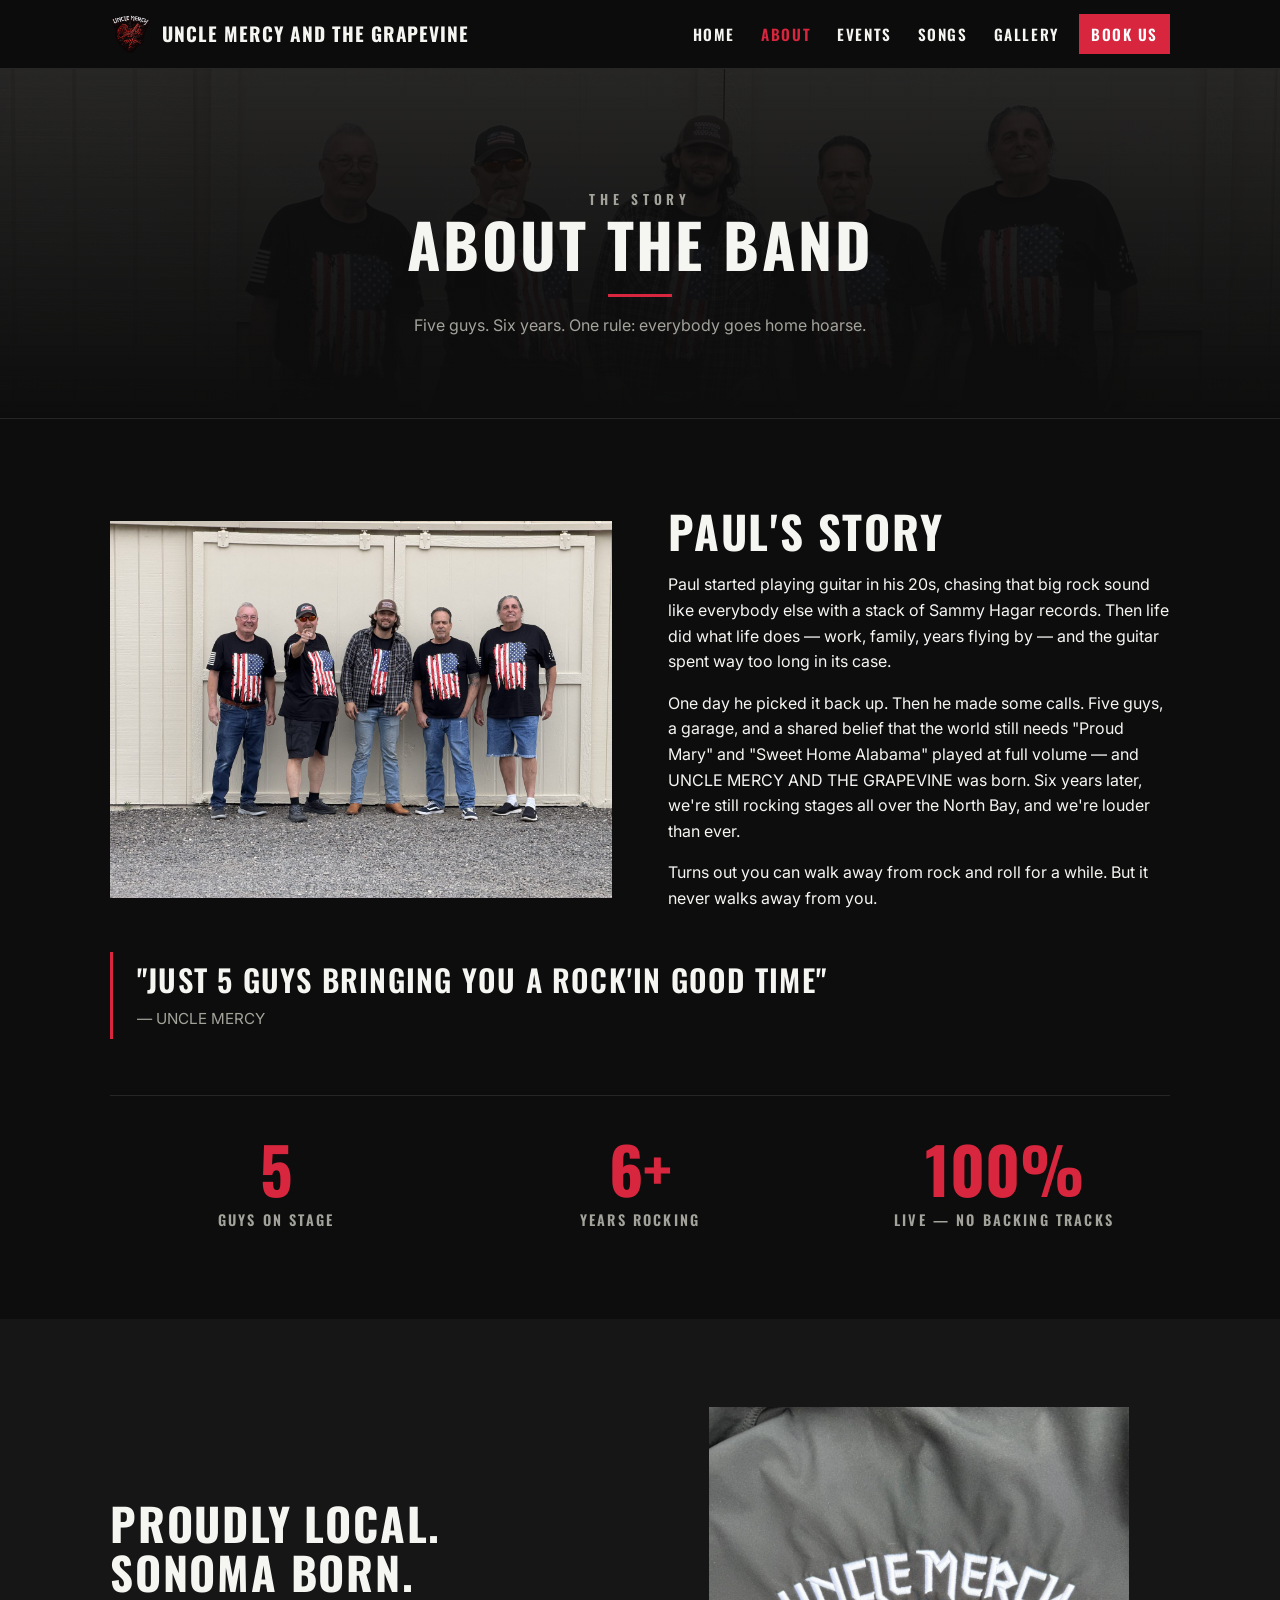
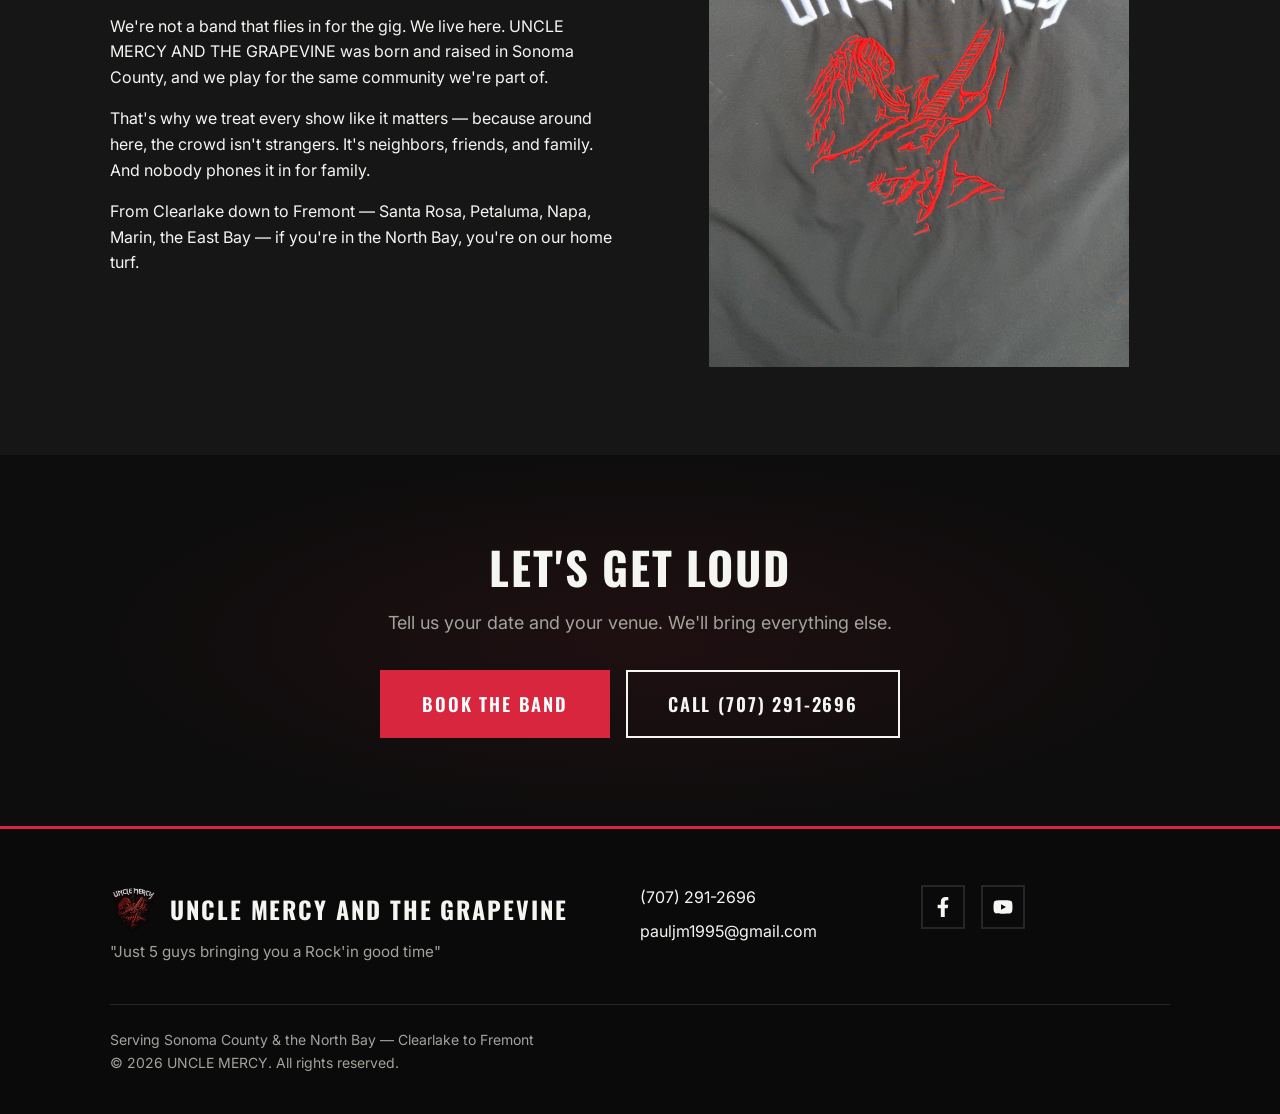
==== commit afffebb7: "Rename band to Uncle Mercy and The Grapevine Replace all 'Uncle Mercy CCR' band-name instances acros" ====
--- a/about.html
+++ b/about.html
@@ -3,10 +3,10 @@
 <head>
   <meta charset="UTF-8">
   <meta name="viewport" content="width=device-width, initial-scale=1.0">
-  <title>About UNCLE MERCY CCR | Sonoma County CCR Cover Band</title>
-  <meta name="description" content="Meet UNCLE MERCY CCR — a proudly local 5-piece Creedence Clearwater Revival cover band from Sonoma County. Six years of CCR and 80s &amp; 90s rock, from Santa Rosa to the North Bay.">
-  <meta property="og:title" content="About UNCLE MERCY CCR | Sonoma County CCR Cover Band">
-  <meta property="og:description" content="Paul picked the guitar back up, got the band together, and six years later UNCLE MERCY CCR is still rocking stages across the North Bay.">
+  <title>About UNCLE MERCY AND THE GRAPEVINE | Sonoma County CCR Cover Band</title>
+  <meta name="description" content="Meet UNCLE MERCY AND THE GRAPEVINE — a proudly local 5-piece Creedence Clearwater Revival cover band from Sonoma County. Six years of CCR and 80s &amp; 90s rock, from Santa Rosa to the North Bay.">
+  <meta property="og:title" content="About UNCLE MERCY AND THE GRAPEVINE | Sonoma County CCR Cover Band">
+  <meta property="og:description" content="Paul picked the guitar back up, got the band together, and six years later UNCLE MERCY AND THE GRAPEVINE is still rocking stages across the North Bay.">
   <meta property="og:type" content="website">
   <meta property="og:url" content="https://mathias1-creator.github.io/Uncle-Mercy-/about.html">
   <meta property="og:image" content="https://mathias1-creator.github.io/Uncle-Mercy-/img/band.jpg">
@@ -22,9 +22,9 @@
 
   <header class="site-header">
     <div class="container header-inner">
-      <a class="brand" href="index.html" aria-label="UNCLE MERCY CCR — home">
-        <img src="img/logo-small.png" alt="UNCLE MERCY CCR logo" width="42" height="43">
-        <span>Uncle Mercy CCR</span>
+      <a class="brand" href="index.html" aria-label="UNCLE MERCY AND THE GRAPEVINE — home">
+        <img src="img/logo-small.png" alt="UNCLE MERCY AND THE GRAPEVINE logo" width="42" height="43">
+        <span>Uncle Mercy and The Grapevine</span>
       </a>
       <nav class="nav" id="site-nav" aria-label="Main navigation">
         <ul>
@@ -63,7 +63,7 @@
           <div>
             <h2>Paul's Story</h2>
             <p>Paul started playing guitar in his 20s, chasing that big rock sound like everybody else with a stack of Sammy Hagar records. Then life did what life does — work, family, years flying by — and the guitar spent way too long in its case.</p>
-            <p>One day he picked it back up. Then he made some calls. Five guys, a garage, and a shared belief that the world still needs "Proud Mary" and "Sweet Home Alabama" played at full volume — and UNCLE MERCY CCR was born. Six years later, we're still rocking stages all over the North Bay, and we're louder than ever.</p>
+            <p>One day he picked it back up. Then he made some calls. Five guys, a garage, and a shared belief that the world still needs "Proud Mary" and "Sweet Home Alabama" played at full volume — and UNCLE MERCY AND THE GRAPEVINE was born. Six years later, we're still rocking stages all over the North Bay, and we're louder than ever.</p>
             <p>Turns out you can walk away from rock and roll for a while. But it never walks away from you.</p>
           </div>
         </div>
@@ -98,7 +98,7 @@
           </figure>
           <div>
             <h2>Proudly Local. Sonoma Born.</h2>
-            <p>We're not a band that flies in for the gig. We live here. UNCLE MERCY CCR was born and raised in Sonoma County, and we play for the same community we're part of.</p>
+            <p>We're not a band that flies in for the gig. We live here. UNCLE MERCY AND THE GRAPEVINE was born and raised in Sonoma County, and we play for the same community we're part of.</p>
             <p>That's why we treat every show like it matters — because around here, the crowd isn't strangers. It's neighbors, friends, and family. And nobody phones it in for family.</p>
             <p>From Clearlake down to Fremont — Santa Rosa, Petaluma, Napa, Marin, the East Bay — if you're in the North Bay, you're on our home turf.</p>
           </div>
@@ -123,7 +123,7 @@
     <div class="container">
       <div class="footer-grid">
         <div>
-          <p class="footer-brand"><img src="img/logo-small.png" alt="" width="48" height="49">Uncle Mercy CCR</p>
+          <p class="footer-brand"><img src="img/logo-small.png" alt="" width="48" height="49">Uncle Mercy and The Grapevine</p>
           <p class="footer-tagline">"Just 5 guys bringing you a Rock'in good time"</p>
         </div>
         <ul class="footer-contact">
--- a/styles.css
+++ b/styles.css
@@ -28,6 +28,11 @@
 
 html {
   scroll-behavior: smooth;
+  /* keep anchored sections clear of the sticky header */
+  scroll-padding-top: 84px;
+  /* stop iOS Safari from auto-inflating text in landscape */
+  -webkit-text-size-adjust: 100%;
+  text-size-adjust: 100%;
 }
 
 body {
@@ -37,6 +42,7 @@
   font-size: 1rem;
   line-height: 1.6;
   -webkit-font-smoothing: antialiased;
+  -webkit-tap-highlight-color: transparent;
 }
 
 img {
@@ -61,6 +67,8 @@
   text-transform: uppercase;
   letter-spacing: 0.04em;
   line-height: 1.1;
+  text-wrap: balance;
+  overflow-wrap: break-word;
 }
 
 h1 {
@@ -245,10 +253,12 @@
 .brand span {
   font-family: var(--font-display);
   font-weight: 700;
-  font-size: 1.35rem;
-  text-transform: uppercase;
-  letter-spacing: 0.08em;
-  white-space: nowrap;
+  font-size: clamp(1rem, 1.5vw, 1.2rem);
+  text-transform: uppercase;
+  letter-spacing: 0.05em;
+  line-height: 1.1;
+  /* the long band name wraps to two lines on narrow screens rather than
+     overflowing the header */
 }
 
 .nav {
@@ -281,6 +291,7 @@
   padding: 1rem 1.25rem;
   border-top: 1px solid var(--line);
   transition: color var(--ease);
+  white-space: nowrap;
 }
 
 .nav a:hover,
@@ -340,22 +351,27 @@
   transform: translateY(-7px) rotate(-45deg);
 }
 
-@media (min-width: 1000px) {
+@media (min-width: 1200px) {
   .menu-toggle {
     display: none;
   }
 
+  /* one line on desktop, where there's room */
+  .brand span {
+    white-space: nowrap;
+  }
+
   .nav {
     display: block;
   }
 
   .nav ul {
     flex-direction: row;
-    gap: 0.25rem;
+    gap: 0.15rem;
   }
 
   .nav a {
-    padding: 0.5rem 0.9rem;
+    padding: 0.5rem 0.75rem;
     border-top: 0;
     font-size: 0.95rem;
   }
@@ -363,7 +379,7 @@
   .nav a.nav-cta {
     background: var(--red);
     color: #fff;
-    margin-left: 0.5rem;
+    margin-left: 0.4rem;
     transition: background var(--ease);
   }
 
@@ -375,32 +391,51 @@
   }
 }
 
-@media (min-width: 1100px) {
-  .header-phone {
-    display: inline-block;
-  }
-}
+/* The long band name fills the header row, so the redundant header phone
+   number stays hidden on desktop (it's in the footer, the Book Us button,
+   and the mobile Call/Text bar). */
 
 /* ---------------------------------------------------------------- hero */
 
 .hero {
   position: relative;
   display: flex;
+  flex-direction: column;
   align-items: center;
-  justify-content: center;
+  justify-content: flex-start;
   text-align: center;
-  min-height: 88vh;
-  padding: 4rem 0;
+  min-height: 92vh;
+  /* svh tracks the *visible* viewport, so mobile browser bars don't push
+     the CTAs off-screen; vh above is the fallback for older browsers */
+  min-height: 92svh;
+  padding: clamp(0.35rem, 1.2vh, 0.9rem) 0 clamp(3rem, 8vh, 5rem);
   background:
-    linear-gradient(rgba(13, 13, 13, 0.78), rgba(13, 13, 13, 0.92) 70%, var(--bg)),
-    url("img/band.jpg") center 30% / cover no-repeat;
+    linear-gradient(rgba(13, 13, 13, 0.78), rgba(13, 13, 13, 0.92) 78%, var(--bg)),
+    url("img/band.jpg") center 3% / cover no-repeat;
+}
+
+@media (max-aspect-ratio: 13/10) {
+  .hero {
+    /* On a portrait-ish screen `cover` scales the landscape band photo by
+       height, which crops the outer members off the sides. Whenever the
+       viewport is narrower than the photo needs, show it at full width so all
+       five guys stay in frame; black fills above/below. Landscape/desktop
+       keeps the full-bleed `cover` above. */
+    background-image:
+      linear-gradient(rgba(13, 13, 13, 0.62), rgba(13, 13, 13, 0.9) 86%, var(--bg)),
+      url("img/band.jpg");
+    background-size: auto, 110% auto;
+    background-position: center, center 46%;
+    background-repeat: no-repeat, no-repeat;
+    background-color: var(--bg);
+  }
 }
 
 .hero::before {
   content: "";
   position: absolute;
   inset: 0;
-  background: radial-gradient(ellipse 70% 55% at 50% 35%, rgba(215, 38, 61, 0.16), transparent 70%);
+  background: radial-gradient(ellipse 70% 45% at 50% 22%, rgba(215, 38, 61, 0.16), transparent 70%);
   pointer-events: none;
 }
 
@@ -409,9 +444,9 @@
 }
 
 .hero-logo {
-  width: min(280px, 62vw);
+  width: min(210px, 50vw);
   height: auto;
-  margin: 0 auto 1.5rem;
+  margin: 0 auto clamp(4.5rem, 30vh, 16rem);
   filter: drop-shadow(0 0 32px rgba(215, 38, 61, 0.35));
 }
 
@@ -880,40 +915,46 @@
 
 /* ------------------------------------------------------------ song list */
 
-.songlist {
+.setlist {
   list-style: none;
-  max-width: 720px;
+  max-width: 820px;
   margin: 0 auto;
 }
 
-.songlist li {
-  display: flex;
-  align-items: baseline;
-  justify-content: space-between;
-  gap: 1rem;
-  padding: 1.1rem 0;
+.setlist li {
+  position: relative;
+  padding: 0.85rem 0 0.85rem 1.6rem;
   border-bottom: 1px solid var(--line);
-}
-
-.songlist .song {
   font-family: var(--font-display);
   font-weight: 600;
   text-transform: uppercase;
   letter-spacing: 0.05em;
-  font-size: clamp(1.05rem, 2.5vw, 1.4rem);
-}
-
-.songlist .artist {
-  color: var(--muted);
-  font-size: 0.9rem;
-  white-space: nowrap;
-}
-
-.songlist-note {
+  font-size: clamp(1rem, 2.2vw, 1.25rem);
+  break-inside: avoid;
+}
+
+.setlist li::before {
+  content: "";
+  position: absolute;
+  left: 0;
+  top: 1.35rem;
+  width: 10px;
+  height: 3px;
+  background: var(--red);
+}
+
+.setlist-note {
   text-align: center;
   color: var(--muted);
   max-width: none;
   margin-top: 2rem;
+}
+
+@media (min-width: 720px) {
+  .setlist {
+    columns: 2;
+    column-gap: 3.5rem;
+  }
 }
 
 .tally-embed-wrap {
@@ -1196,6 +1237,8 @@
   text-transform: uppercase;
   letter-spacing: 0.15em;
   padding: 1rem 0.5rem;
+  /* clear the iPhone home-indicator area */
+  padding-bottom: calc(1rem + env(safe-area-inset-bottom));
   transition: background var(--ease);
 }
 
@@ -1208,13 +1251,13 @@
   background: var(--red-dark);
 }
 
-@media (max-width: 767px) {
+@media (max-width: 1199px) {
   body {
-    padding-bottom: 56px;
-  }
-}
-
-@media (min-width: 768px) {
+    padding-bottom: calc(60px + env(safe-area-inset-bottom));
+  }
+}
+
+@media (min-width: 1200px) {
   .mobile-bar {
     display: none;
   }
